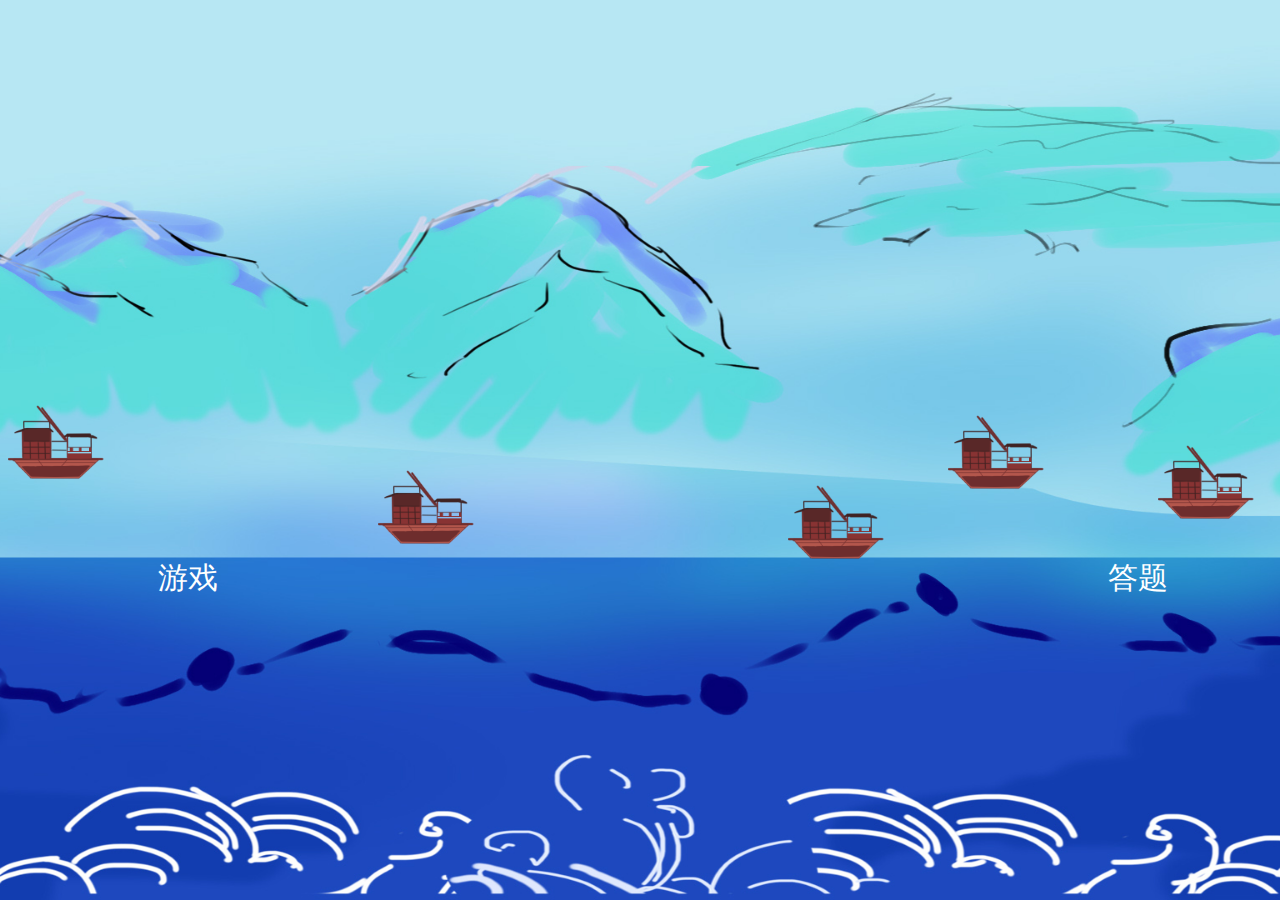
==== index.html @ d10d763b "Add files via upload" ====
<!DOCTYPE html>
<html>
	<head>
		<meta charset="utf-8" />
		<link rel="stylesheet" href='css/index.css'/>
		<title>首页</title>
	</head>
	<body class="bj">
		<div id="boat1">
			<a href="html/stage1.html"><img src="img/boat.png" width="100%" height="100%"/></a>
		</div>
		<div id="boat2">
			<a href="html/stage2.html"><img src="img/boat.png" width="100%" height="100%"/></a>
		</div>
		<div id="boat3">
			<a href="html/stage3.html"><img src="img/boat.png" width="100%" height="100%"/></a>
		</div>
		<div id="boat4">
			<a href="html/stage4.html"><img src="img/boat.png" width="100%" height="100%"/></a>
		</div>
		<div id="boat5">
			<a href="html/stage5.html"><img src="img/boat.png" width="100%" height="100%"/></a>
		</div>
		<div id="boat6">
			<a href="html/stage6.html"><img src="img/boat.png" width="100%" height="100%"/></a>
		</div>
		<div id="game">
			<a href="html/game.html">游戏</a>
		</div>
		<div id="test">
			<a href="html/test.html">答题</a>
		</div>
	</body>
</html>
---- css/index.css ----
.bj{
	background: url(../img/bj.jpg) no-repeat center fixed;
	background-size: cover;
	-webkit-background-size: cover;
	-o-background-size: cover;
}
#boat1{
	width: 130px;
	height: 130px;
	position: absolute;
	margin-top: 380px;
	display: inline-block;
}
#boat2{
	width: 130px;
	height: 130px;
	position: absolute;
	margin-top: 445px;
	margin-left: 370px;
	display: inline-block;
}
#boat3{
	width: 130px;
	height: 130px;
	position: absolute;
	margin-top: 460px;
	margin-left: 780px;
	display: inline-block;
}
#boat4{
	width: 130px;
	height: 130px;
	position: absolute;
	margin-top: 390px;
	margin-left: 940px;
	display: inline-block;
}
#boat5{
	width: 130px;
	height: 130px;
	position: absolute;
	margin-top: 420px;
	margin-left: 1150px;
	display: inline-block;
}
#boat6{
	width: 130px;
	height: 130px;
	position: absolute;
	margin-top: 470px;
	margin-left: 1380px;
	display: inline-block;
}
#game{
	width: 130px;
	height: 130px;
	position: absolute;
	margin-top: 550px;
	margin-left: 150px;
	display: inline-block;
}
#test{
	width: 130px;
	height: 130px;
	position: absolute;
	margin-top: 550px;
	margin-left: 1100px;
	display: inline-block;
}
a{
	text-decoration: none;
	color: #FFFFFF;
	font-size: 30px;
}
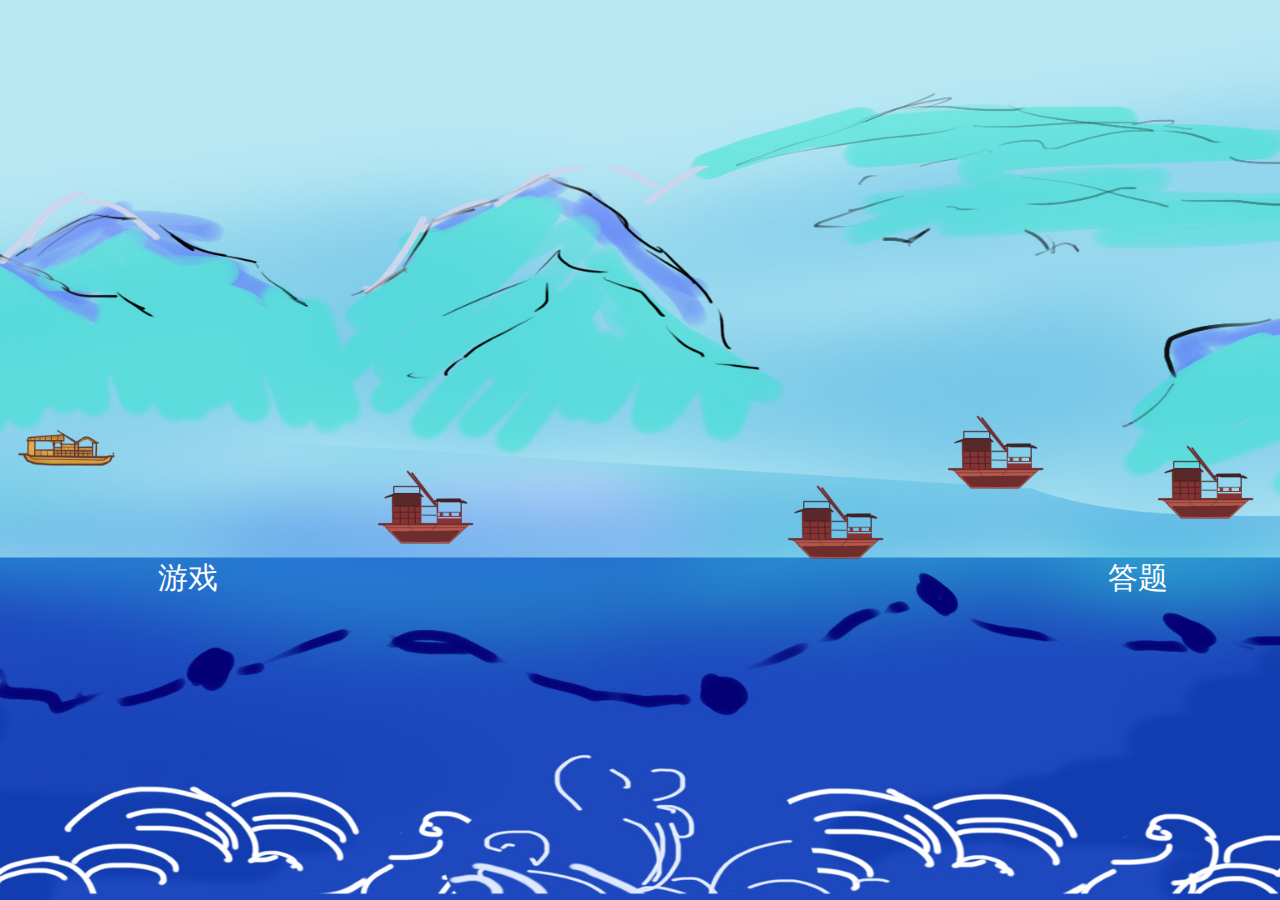
==== commit 0c74621c: "Add files via upload" ====
--- a/index.html
+++ b/index.html
@@ -1,34 +1,35 @@
-<!DOCTYPE html>
-<html>
-	<head>
-		<meta charset="utf-8" />
-		<link rel="stylesheet" href='css/index.css'/>
-		<title>首页</title>
-	</head>
-	<body class="bj">
-		<div id="boat1">
-			<a href="html/stage1.html"><img src="img/boat.png" width="100%" height="100%"/></a>
-		</div>
-		<div id="boat2">
-			<a href="html/stage2.html"><img src="img/boat.png" width="100%" height="100%"/></a>
-		</div>
-		<div id="boat3">
-			<a href="html/stage3.html"><img src="img/boat.png" width="100%" height="100%"/></a>
-		</div>
-		<div id="boat4">
-			<a href="html/stage4.html"><img src="img/boat.png" width="100%" height="100%"/></a>
-		</div>
-		<div id="boat5">
-			<a href="html/stage5.html"><img src="img/boat.png" width="100%" height="100%"/></a>
-		</div>
-		<div id="boat6">
-			<a href="html/stage6.html"><img src="img/boat.png" width="100%" height="100%"/></a>
-		</div>
-		<div id="game">
-			<a href="html/game.html">游戏</a>
-		</div>
-		<div id="test">
-			<a href="html/test.html">答题</a>
-		</div>
-	</body>
-</html>
+
+<!DOCTYPE html>
+<html>
+	<head>
+		<meta charset="utf-8" />
+		<link rel="stylesheet" href='css/index.css'/>
+		<title>首页</title>
+	</head>
+	<body class="bj">
+		<div id="boat1">
+			<a href="html/stage1.html"><img src="img/boat1.png" width="100%" height="100%"/></a>
+		</div>
+		<div id="boat2">
+			<a href="html/stage2.html"><img src="img/boat.png" width="100%" height="100%"/></a>
+		</div>
+		<div id="boat3">
+			<a href="html/stage3.html"><img src="img/boat.png" width="100%" height="100%"/></a>
+		</div>
+		<div id="boat4">
+			<a href="html/stage4.html"><img src="img/boat.png" width="100%" height="100%"/></a>
+		</div>
+		<div id="boat5">
+			<a href="html/stage5.html"><img src="img/boat.png" width="100%" height="100%"/></a>
+		</div>
+		<div id="boat6">
+			<a href="html/stage6.html"><img src="img/boat.png" width="100%" height="100%"/></a>
+		</div>
+		<div id="game">
+			<a href="html/game.html">游戏</a>
+		</div>
+		<div id="test">
+			<a href="html/test.html">答题</a>
+		</div>
+	</body>
+</html>
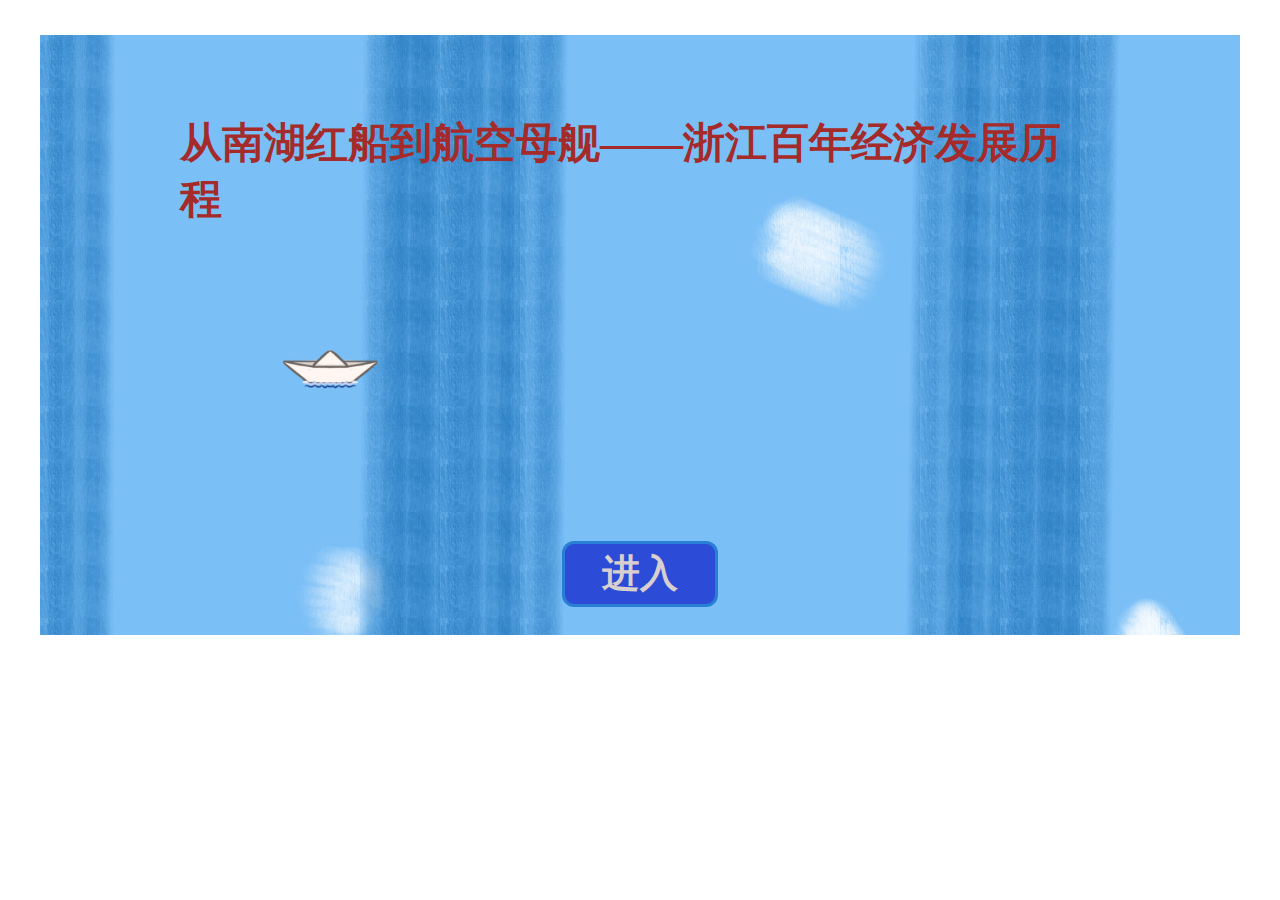
==== commit 4f52c28c: "Add files via upload" ====
--- a/index.html
+++ b/index.html
@@ -1,35 +1,26 @@
-
-<!DOCTYPE html>
-<html>
-	<head>
-		<meta charset="utf-8" />
-		<link rel="stylesheet" href='css/index.css'/>
-		<title>首页</title>
-	</head>
-	<body class="bj">
-		<div id="boat1">
-			<a href="html/stage1.html"><img src="img/boat1.png" width="100%" height="100%"/></a>
-		</div>
-		<div id="boat2">
-			<a href="html/stage2.html"><img src="img/boat.png" width="100%" height="100%"/></a>
-		</div>
-		<div id="boat3">
-			<a href="html/stage3.html"><img src="img/boat.png" width="100%" height="100%"/></a>
-		</div>
-		<div id="boat4">
-			<a href="html/stage4.html"><img src="img/boat.png" width="100%" height="100%"/></a>
-		</div>
-		<div id="boat5">
-			<a href="html/stage5.html"><img src="img/boat.png" width="100%" height="100%"/></a>
-		</div>
-		<div id="boat6">
-			<a href="html/stage6.html"><img src="img/boat.png" width="100%" height="100%"/></a>
-		</div>
-		<div id="game">
-			<a href="html/game.html">游戏</a>
-		</div>
-		<div id="test">
-			<a href="html/test.html">答题</a>
-		</div>
-	</body>
-</html>
+<!DOCTYPE html>
+
+<head>
+    <meta charset="UTF-8">
+    <title>首页</title>
+    <link rel="stylesheet" href="css/index.css">
+</head>
+
+<body>
+    <div class="bj">
+        <div class="container">
+            <div class="title">从南湖红船到航空母舰——浙江百年经济发展历程</div>
+            <div class="bar">
+                <div class="boat"><img src="img/nav.png"></div>
+                <span class="bar-unfill">
+                <span class="bar-fill"></span>
+                </span>
+            </div>
+        </div>
+        <a href="main.html">
+            <div class="button">进入</div>
+        </a>
+    </div>
+</body>
+
+</html>--- a/css/index.css
+++ b/css/index.css
@@ -1,74 +1,86 @@
-.bj{
-	background: url(../img/bj.jpg) no-repeat center fixed;
-	background-size: cover;
-	-webkit-background-size: cover;
-	-o-background-size: cover;
+.bj {
+    width: 1200px;
+    height: 600px;
+    background: url(../img/bj2.jpg);
+    margin: 0 auto;
 }
-#boat1{
-	width: 130px;
-	height: 130px;
-	position: absolute;
-	margin-top: 380px;
-	display: inline-block;
+
+.button {
+    width: 150px;
+    height: 55px;
+    border: 3px solid rgba(40, 162, 214, 0.6);
+    border-radius: 12px;
+    background-color: rgba(35, 62, 211, 0.9);
+    text-align: center;
+    /* position: absolute;
+    top: 400px;
+    left: 670px; */
+    margin: 110px auto;
+    padding-top: 5px;
+    font-size: 1cm;
+    font-weight: bold;
+    color: rgb(216, 207, 207);
 }
-#boat2{
-	width: 130px;
-	height: 130px;
-	position: absolute;
-	margin-top: 445px;
-	margin-left: 370px;
-	display: inline-block;
+
+a {
+    text-decoration: none;
 }
-#boat3{
-	width: 130px;
-	height: 130px;
-	position: absolute;
-	margin-top: 460px;
-	margin-left: 780px;
-	display: inline-block;
+
+.container {
+    width: 60%;
+    margin: 35px auto;
+    padding-top: 80px;
 }
-#boat4{
-	width: 130px;
-	height: 130px;
-	position: absolute;
-	margin-top: 390px;
-	margin-left: 940px;
-	display: inline-block;
+
+.title {
+    width: 922px;
+    position: relative;
+    color: brown;
+    font-family: '微软雅黑';
+    font-size: 1.1cm;
+    font-weight: bold;
+    margin-left: -100px;
 }
-#boat5{
-	width: 130px;
-	height: 130px;
-	position: absolute;
-	margin-top: 420px;
-	margin-left: 1150px;
-	display: inline-block;
+
+.bar {
+    padding-top: 100px;
 }
-#boat6{
-	width: 130px;
-	height: 130px;
-	position: absolute;
-	margin-top: 470px;
-	margin-left: 1380px;
-	display: inline-block;
+
+.boat img {
+    width: 100px;
+    height: 80px;
 }
-#game{
-	width: 130px;
-	height: 130px;
-	position: absolute;
-	margin-top: 550px;
-	margin-left: 150px;
-	display: inline-block;
+
+.boat {
+    animation: move 10s;
+    animation-fill-mode: forwards;
 }
-#test{
-	width: 130px;
-	height: 130px;
-	position: absolute;
-	margin-top: 550px;
-	margin-left: 1100px;
-	display: inline-block;
+
+@keyframes move {
+    from {
+        margin-left: -50px;
+    }
+    to {
+        margin-left: 640px;
+    }
 }
-a{
-	text-decoration: none;
-	color: #FFFFFF;
-	font-size: 30px;
+
+.bar-fill {
+    height: 20px;
+    display: block;
+    background: #444242;
+    width: 0;
+    /* border: 2px solid #e4522d; */
+    border-radius: 8px;
+    animation: progressbar 10s;
+    animation-fill-mode: forwards;
+}
+
+@keyframes progressbar {
+    from {
+        width: 0
+    }
+    to {
+        width: 100%
+    }
 }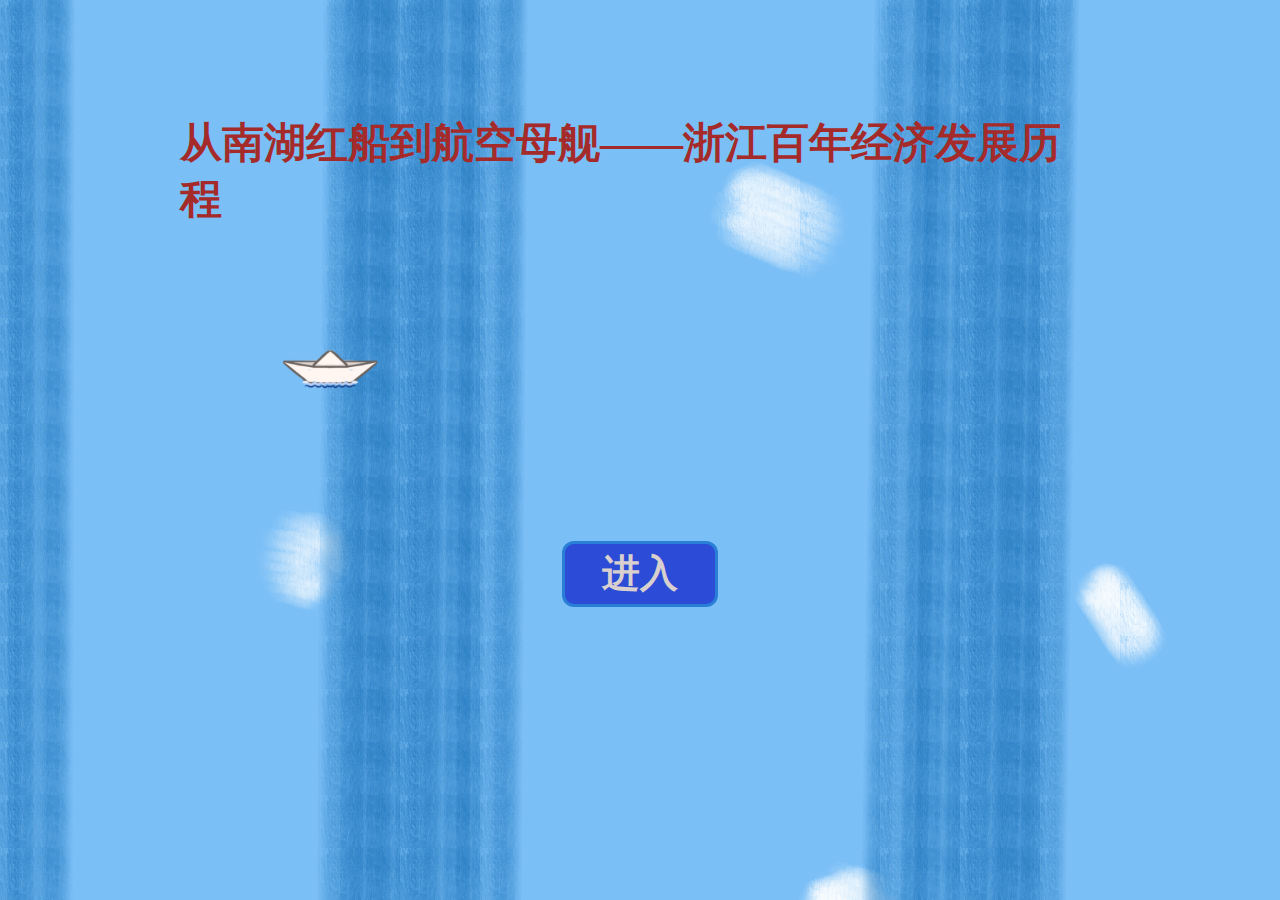
==== commit de9f5140: "Add files via upload" ====
--- a/index.html
+++ b/index.html
@@ -6,21 +6,19 @@
     <link rel="stylesheet" href="css/index.css">
 </head>
 
-<body>
-    <div class="bj">
-        <div class="container">
-            <div class="title">从南湖红船到航空母舰——浙江百年经济发展历程</div>
-            <div class="bar">
-                <div class="boat"><img src="img/nav.png"></div>
-                <span class="bar-unfill">
+<body class="bj">
+    <div class="container">
+        <div class="title">从南湖红船到航空母舰——浙江百年经济发展历程</div>
+        <div class="bar">
+            <div class="boat"><img src="img/nav.png"></div>
+            <span class="bar-unfill">
                 <span class="bar-fill"></span>
-                </span>
-            </div>
+            </span>
         </div>
-        <a href="main.html">
-            <div class="button">进入</div>
-        </a>
     </div>
+    <a href="main.html">
+        <div class="button">进入</div>
+    </a>
 </body>
 
 </html>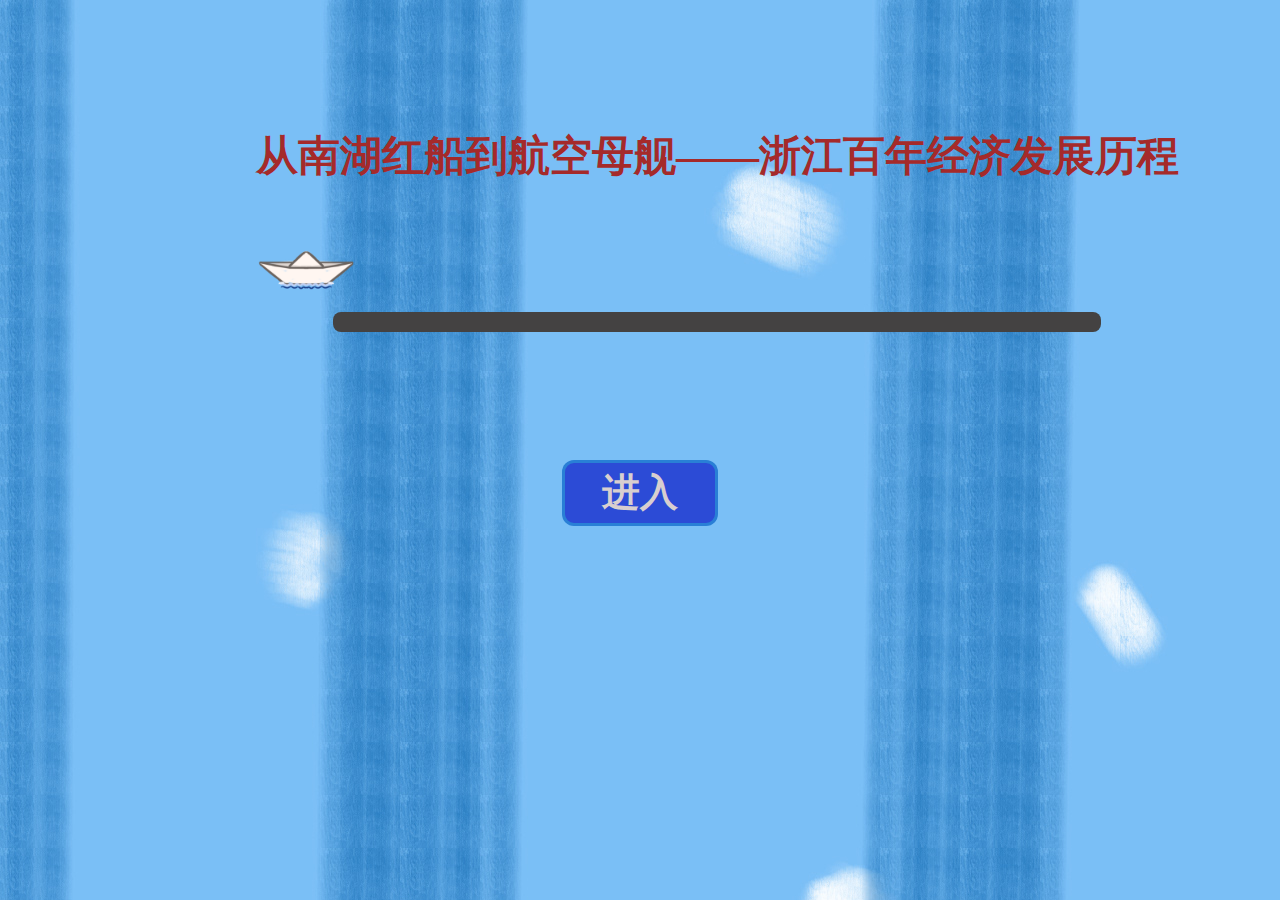
==== commit c2182741: "Add files via upload" ====
--- a/index.html
+++ b/index.html
@@ -7,8 +7,8 @@
 </head>
 
 <body class="bj">
+    <div class="title">从南湖红船到航空母舰——浙江百年经济发展历程</div>
     <div class="container">
-        <div class="title">从南湖红船到航空母舰——浙江百年经济发展历程</div>
         <div class="bar">
             <div class="boat"><img src="img/nav.png"></div>
             <span class="bar-unfill">
--- a/css/index.css
+++ b/css/index.css
@@ -1,9 +1,12 @@
+/* 背景图片 */
+
 .bj {
-    width: 1200px;
-    height: 600px;
     background: url(../img/bj2.jpg);
-    margin: 0 auto;
+    margin: 0;
 }
+
+
+/* 进入按钮 */
 
 .button {
     width: 150px;
@@ -28,22 +31,36 @@
 
 .container {
     width: 60%;
-    margin: 35px auto;
-    padding-top: 80px;
+    margin: 10% auto;
 }
 
+
+/* 标题 */
+
 .title {
-    width: 922px;
-    position: relative;
+    float: left;
+    width: 80%;
+    position: absolute;
     color: brown;
     font-family: '微软雅黑';
     font-size: 1.1cm;
     font-weight: bold;
-    margin-left: -100px;
+    margin: 0 20%;
+    margin-bottom: 0;
 }
 
 .bar {
     padding-top: 100px;
+}
+
+
+/* 小纸船 */
+
+.boat {
+    width: 110px;
+    position: relative;
+    animation: move 10s;
+    animation-fill-mode: forwards;
 }
 
 .boat img {
@@ -51,17 +68,12 @@
     height: 80px;
 }
 
-.boat {
-    animation: move 10s;
-    animation-fill-mode: forwards;
-}
-
 @keyframes move {
     from {
-        margin-left: -50px;
+        left: 5%;
     }
     to {
-        margin-left: 640px;
+        left: 80%;
     }
 }
 
@@ -69,7 +81,8 @@
     height: 20px;
     display: block;
     background: #444242;
-    width: 0;
+    position: relative;
+    left: 10%;
     /* border: 2px solid #e4522d; */
     border-radius: 8px;
     animation: progressbar 10s;
@@ -78,9 +91,9 @@
 
 @keyframes progressbar {
     from {
-        width: 0
+        width: 0;
     }
     to {
-        width: 100%
+        width: 80%;
     }
 }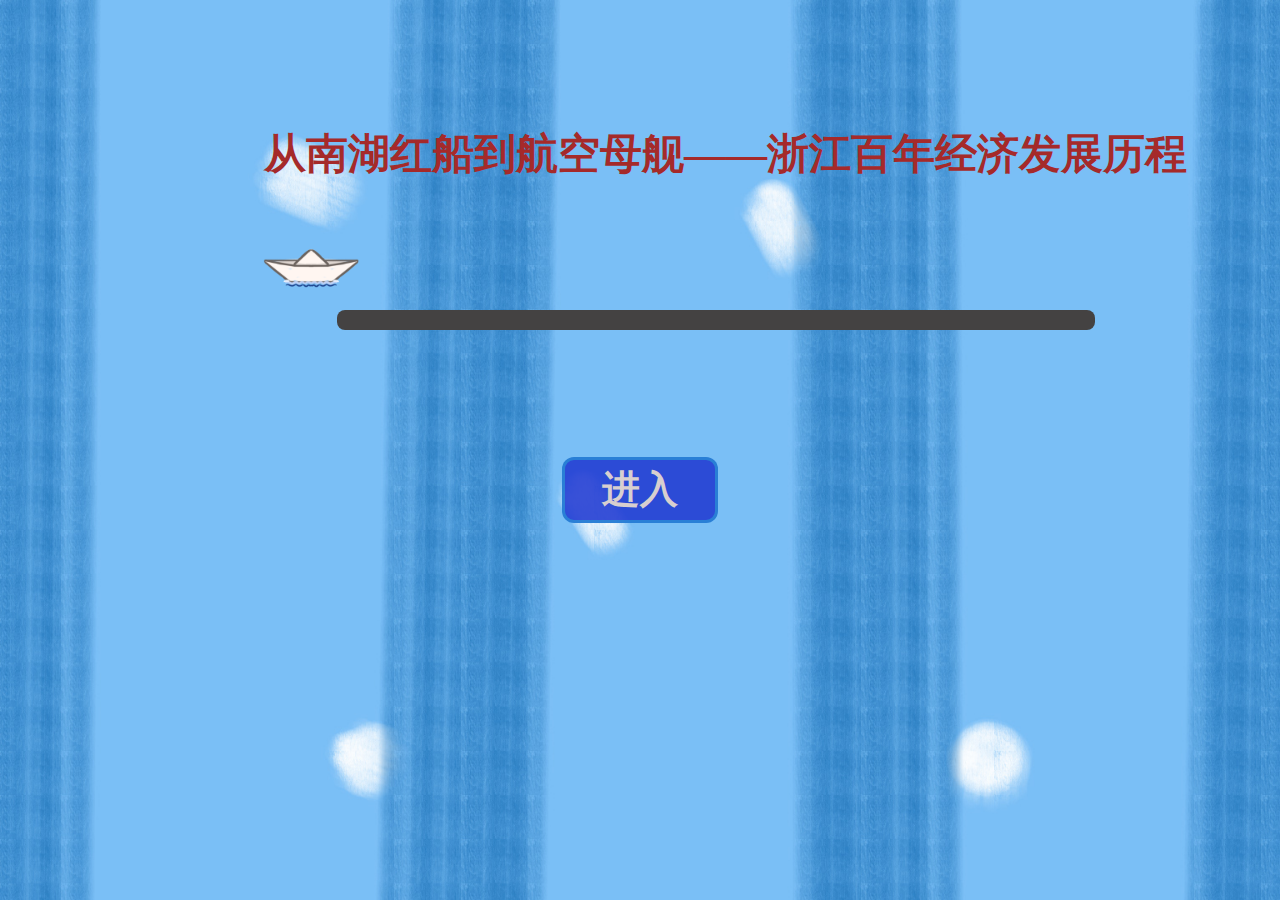
==== commit d1f42fad: "Update index.html" ====
--- a/index.html
+++ b/index.html
@@ -7,7 +7,7 @@
 </head>
 
 <body class="bj">
-    <div class="title">从南湖红船到航空母舰——浙江百年经济发展历程</div>
+    <div class="title">     从南湖红船到航空母舰——浙江百年经济发展历程</div>
     <div class="container">
         <div class="bar">
             <div class="boat"><img src="img/nav.png"></div>
@@ -21,4 +21,4 @@
     </a>
 </body>
 
-</html>+</html>
--- a/css/index.css
+++ b/css/index.css
@@ -1,8 +1,10 @@
 /* 背景图片 */
 
 .bj {
-    background: url(../img/bj2.jpg);
-    margin: 0;
+    background: url(../img/bj2.jpg) no-repeat center fixed;
+    background-size: cover;
+    -webkit-background-size: cover;
+    -o-background-size: cover;
 }
 
 
@@ -96,4 +98,4 @@
     to {
         width: 80%;
     }
-}+}
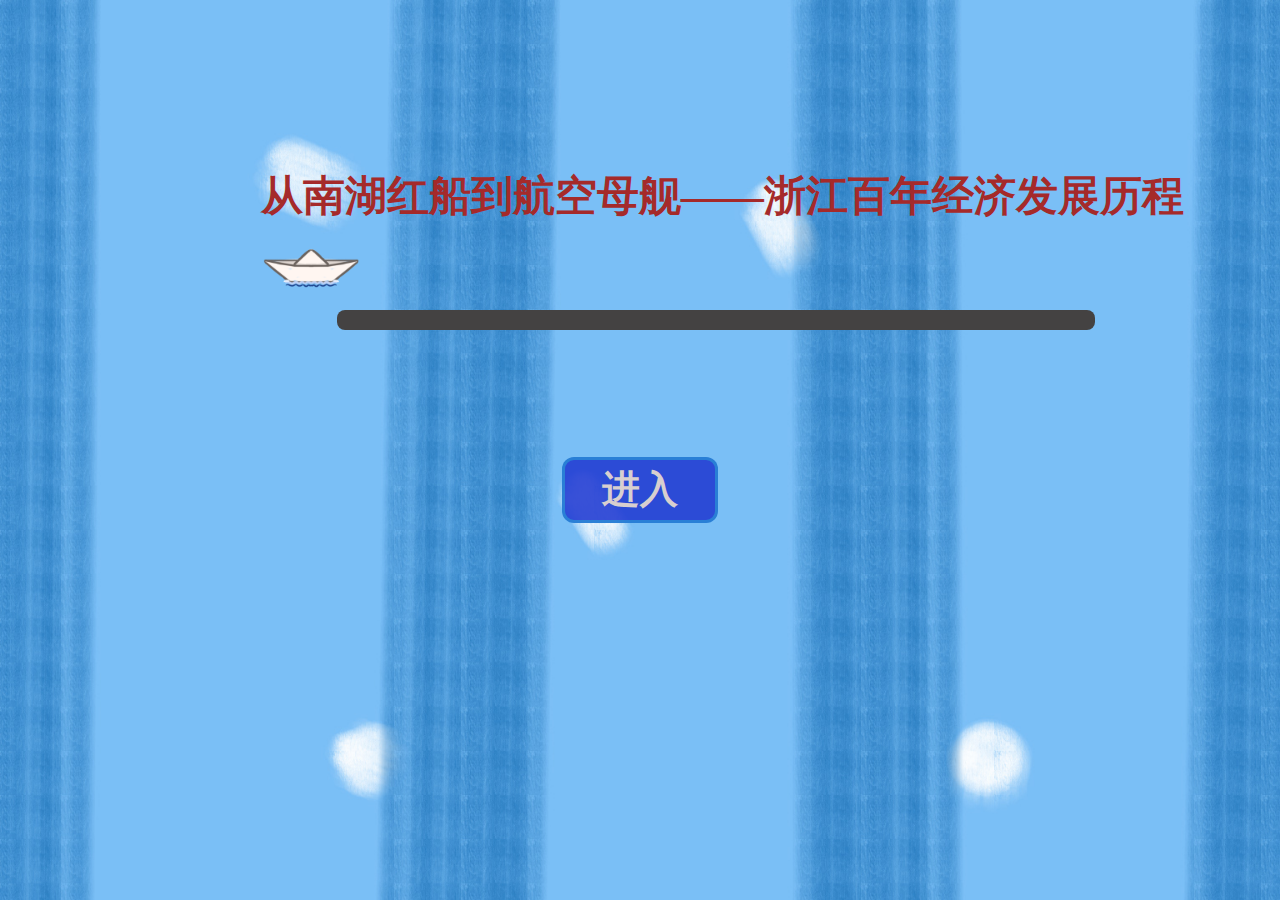
==== commit adc69673: "Add files via upload" ====
--- a/index.html
+++ b/index.html
@@ -7,8 +7,11 @@
 </head>
 
 <body class="bj">
-    <div class="title">     从南湖红船到航空母舰——浙江百年经济发展历程</div>
+
     <div class="container">
+        <div class="title">
+            <p>从南湖红船到航空母舰——浙江百年经济发展历程</p>
+        </div>
         <div class="bar">
             <div class="boat"><img src="img/nav.png"></div>
             <span class="bar-unfill">
@@ -21,4 +24,4 @@
     </a>
 </body>
 
-</html>
+</html>--- a/css/index.css
+++ b/css/index.css
@@ -40,15 +40,11 @@
 /* 标题 */
 
 .title {
-    float: left;
-    width: 80%;
     position: absolute;
     color: brown;
     font-family: '微软雅黑';
     font-size: 1.1cm;
     font-weight: bold;
-    margin: 0 20%;
-    margin-bottom: 0;
 }
 
 .bar {
@@ -98,4 +94,4 @@
     to {
         width: 80%;
     }
-}
+}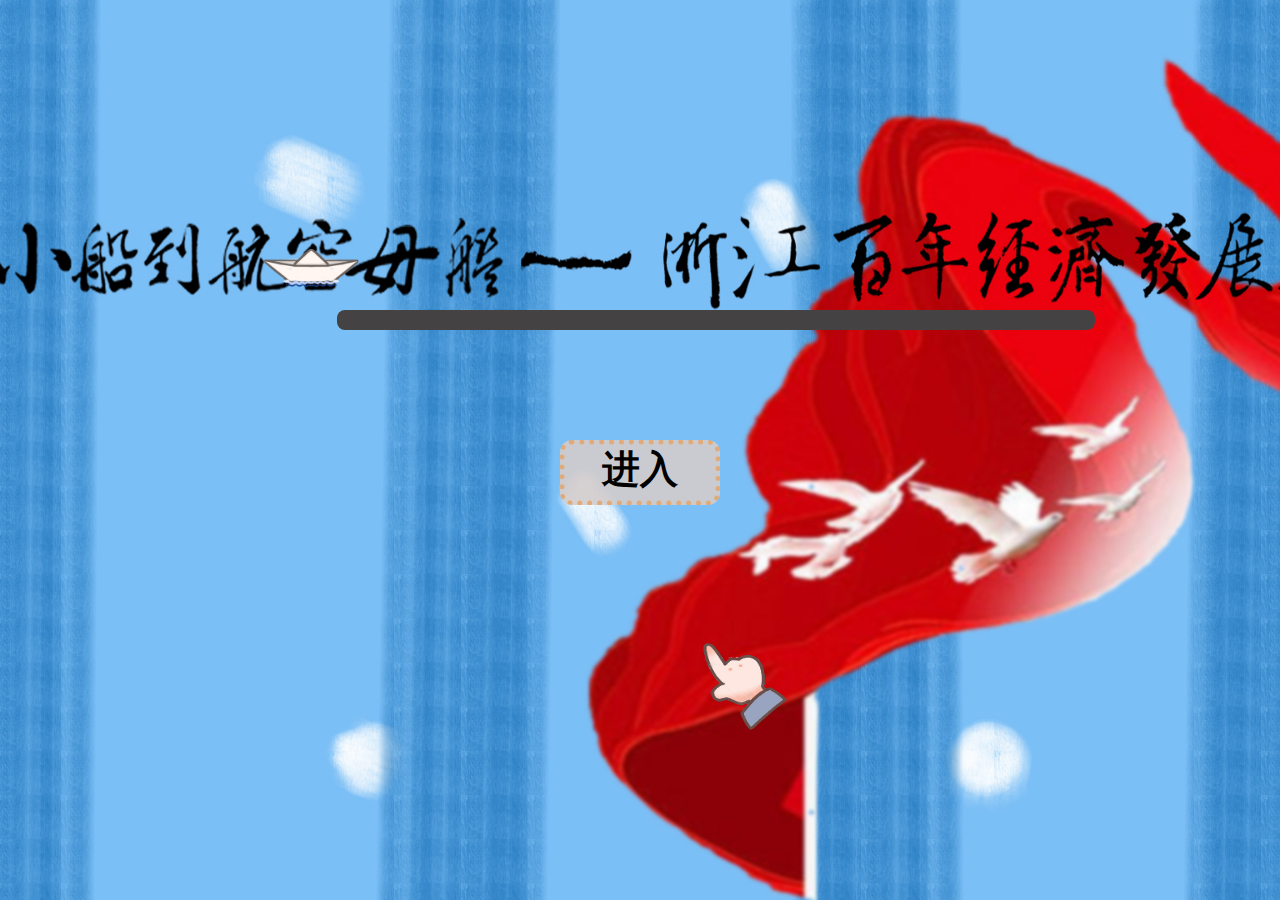
==== commit e8531429: "Add files via upload" ====
--- a/index.html
+++ b/index.html
@@ -9,11 +9,8 @@
 <body class="bj">
 
     <div class="container">
-        <div class="title">
-            <p>从南湖红船到航空母舰——浙江百年经济发展历程</p>
-        </div>
         <div class="bar">
-            <div class="boat"><img src="img/nav.png"></div>
+            <div class="boat"><img src="img/nav1.png"></div>
             <span class="bar-unfill">
                 <span class="bar-fill"></span>
             </span>
@@ -22,6 +19,7 @@
     <a href="main.html">
         <div class="button">进入</div>
     </a>
+    <div class="hand"><img src="img/hand.png"></div>
 </body>
 
 </html>--- a/css/index.css
+++ b/css/index.css
@@ -1,7 +1,7 @@
 /* 背景图片 */
 
 .bj {
-    background: url(../img/bj2.jpg) no-repeat center fixed;
+    background: url(../img/bj3.jpg) no-repeat center fixed;
     background-size: cover;
     -webkit-background-size: cover;
     -o-background-size: cover;
@@ -13,18 +13,14 @@
 .button {
     width: 150px;
     height: 55px;
-    border: 3px solid rgba(40, 162, 214, 0.6);
+    border: 5px dotted rgba(226, 171, 120, 0.979);
     border-radius: 12px;
-    background-color: rgba(35, 62, 211, 0.9);
+    background-color: rgba(211, 204, 204, 0.9);
     text-align: center;
-    /* position: absolute;
-    top: 400px;
-    left: 670px; */
     margin: 110px auto;
-    padding-top: 5px;
     font-size: 1cm;
     font-weight: bold;
-    color: rgb(216, 207, 207);
+    color: black;
 }
 
 a {
@@ -34,17 +30,7 @@
 .container {
     width: 60%;
     margin: 10% auto;
-}
-
-
-/* 标题 */
-
-.title {
-    position: absolute;
-    color: brown;
-    font-family: '微软雅黑';
-    font-size: 1.1cm;
-    font-weight: bold;
+    margin-bottom: 5%;
 }
 
 .bar {
@@ -94,4 +80,12 @@
     to {
         width: 80%;
     }
+}
+
+.hand img {
+    width: 150px;
+    height: 100px;
+    position: absolute;
+    top: 70%;
+    left: 52%;
 }